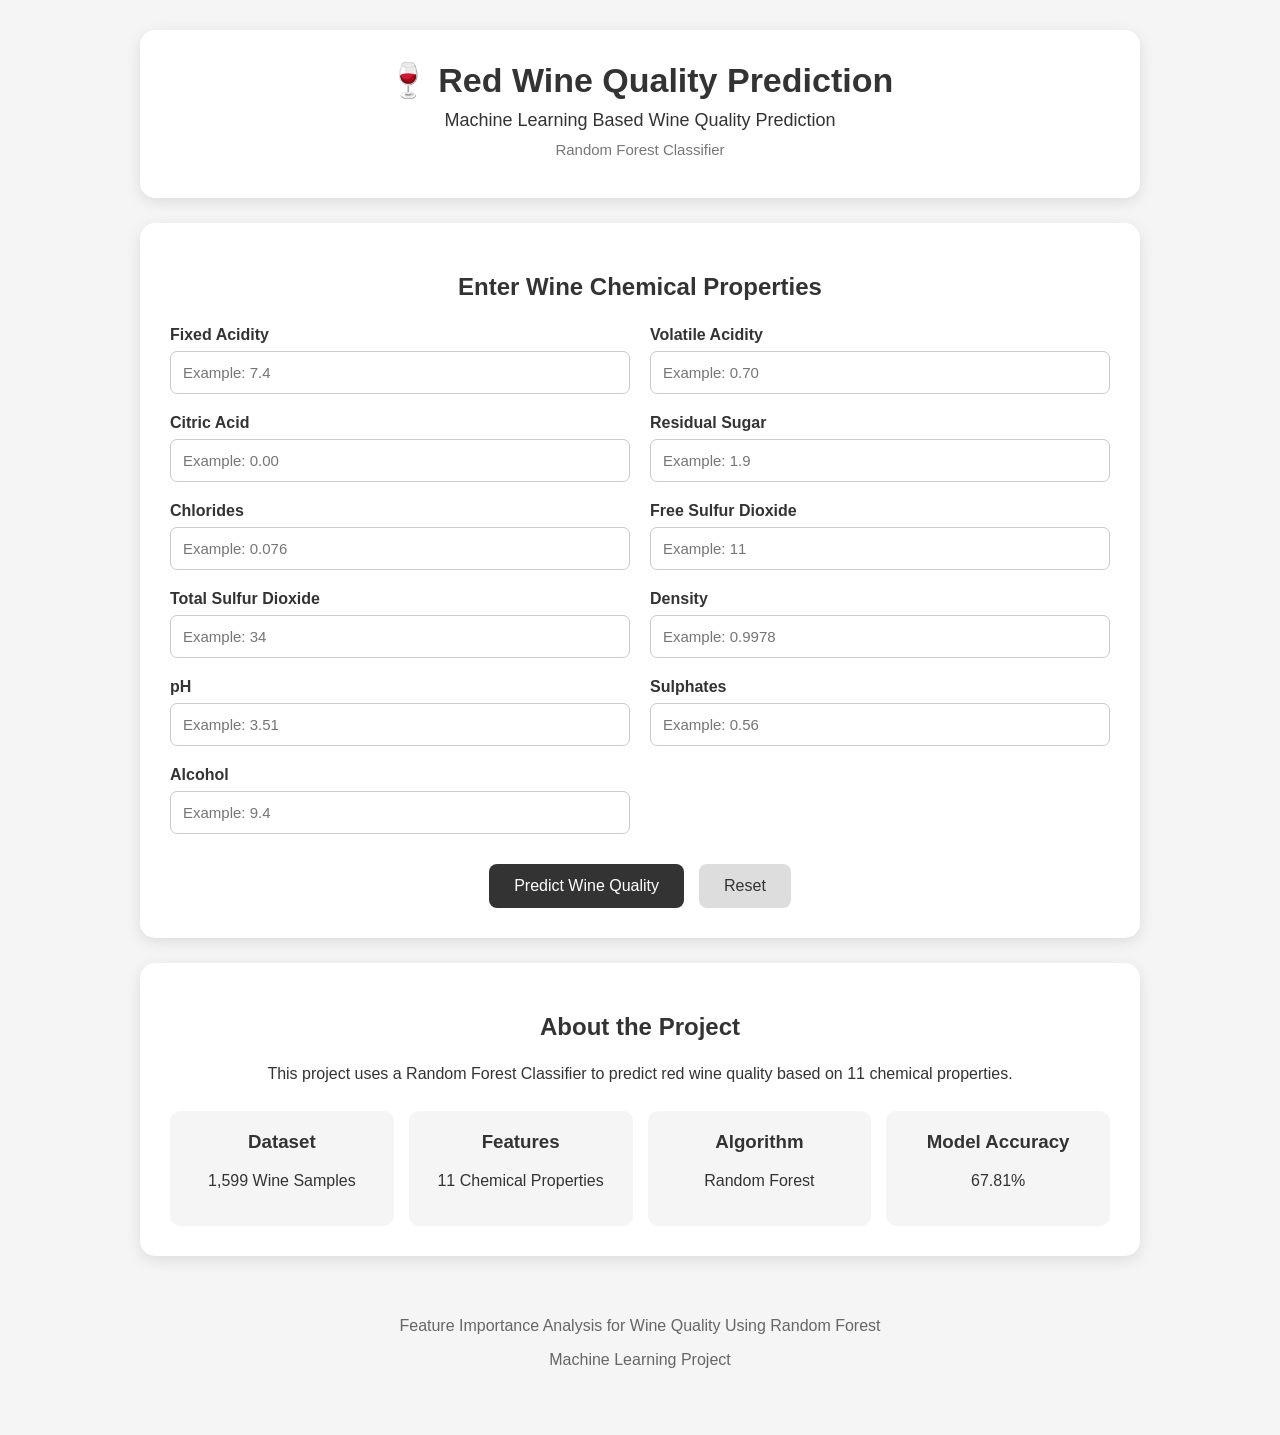
==== ML_Project/frontend/index.html @ f1e515c8 "Add files via upload" ====
<!DOCTYPE html>
<html lang="en">

<head>

    <meta charset="UTF-8">

    <meta name="viewport"
          content="width=device-width, initial-scale=1.0">

    <title>Red Wine Quality Prediction</title>

    <link rel="stylesheet" href="style.css">

</head>


<body>

    <div class="container">

        <!-- Header -->

        <div class="header">

            <h1>🍷 Red Wine Quality Prediction</h1>

            <p>
                Machine Learning Based Wine Quality Prediction
            </p>

            <p class="subtitle">
                Random Forest Classifier
            </p>

        </div>


        <!-- Form -->

        <div class="form-container">

            <h2>Enter Wine Chemical Properties</h2>


            <div class="form-grid">


                <!-- Fixed Acidity -->

                <div class="input-group">

                    <label for="fixed_acidity">
                        Fixed Acidity
                    </label>

                    <input
                        type="number"
                        id="fixed_acidity"
                        step="any"
                        placeholder="Example: 7.4"
                    >

                </div>


                <!-- Volatile Acidity -->

                <div class="input-group">

                    <label for="volatile_acidity">
                        Volatile Acidity
                    </label>

                    <input
                        type="number"
                        id="volatile_acidity"
                        step="any"
                        placeholder="Example: 0.70"
                    >

                </div>


                <!-- Citric Acid -->

                <div class="input-group">

                    <label for="citric_acid">
                        Citric Acid
                    </label>

                    <input
                        type="number"
                        id="citric_acid"
                        step="any"
                        placeholder="Example: 0.00"
                    >

                </div>


                <!-- Residual Sugar -->

                <div class="input-group">

                    <label for="residual_sugar">
                        Residual Sugar
                    </label>

                    <input
                        type="number"
                        id="residual_sugar"
                        step="any"
                        placeholder="Example: 1.9"
                    >

                </div>


                <!-- Chlorides -->

                <div class="input-group">

                    <label for="chlorides">
                        Chlorides
                    </label>

                    <input
                        type="number"
                        id="chlorides"
                        step="any"
                        placeholder="Example: 0.076"
                    >

                </div>


                <!-- Free Sulfur Dioxide -->

                <div class="input-group">

                    <label for="free_sulfur_dioxide">
                        Free Sulfur Dioxide
                    </label>

                    <input
                        type="number"
                        id="free_sulfur_dioxide"
                        step="any"
                        placeholder="Example: 11"
                    >

                </div>


                <!-- Total Sulfur Dioxide -->

                <div class="input-group">

                    <label for="total_sulfur_dioxide">
                        Total Sulfur Dioxide
                    </label>

                    <input
                        type="number"
                        id="total_sulfur_dioxide"
                        step="any"
                        placeholder="Example: 34"
                    >

                </div>


                <!-- Density -->

                <div class="input-group">

                    <label for="density">
                        Density
                    </label>

                    <input
                        type="number"
                        id="density"
                        step="any"
                        placeholder="Example: 0.9978"
                    >

                </div>


                <!-- pH -->

                <div class="input-group">

                    <label for="pH">
                        pH
                    </label>

                    <input
                        type="number"
                        id="pH"
                        step="any"
                        placeholder="Example: 3.51"
                    >

                </div>


                <!-- Sulphates -->

                <div class="input-group">

                    <label for="sulphates">
                        Sulphates
                    </label>

                    <input
                        type="number"
                        id="sulphates"
                        step="any"
                        placeholder="Example: 0.56"
                    >

                </div>


                <!-- Alcohol -->

                <div class="input-group">

                    <label for="alcohol">
                        Alcohol
                    </label>

                    <input
                        type="number"
                        id="alcohol"
                        step="any"
                        placeholder="Example: 9.4"
                    >

                </div>

            </div>


            <!-- Buttons -->

            <div class="buttons">

                <button
                    class="predict-button"
                    onclick="predictWine()"
                >
                    Predict Wine Quality
                </button>


                <button
                    class="reset-button"
                    onclick="resetForm()"
                >
                    Reset
                </button>

            </div>


            <!-- Loading -->

            <div id="loading" class="loading">

                Predicting...

            </div>


            <!-- Result -->

            <div id="result" class="result">

            </div>

        </div>


        <!-- Project Information -->

        <div class="project-info">

            <h2>About the Project</h2>

            <p>
                This project uses a Random Forest Classifier
                to predict red wine quality based on
                11 chemical properties.
            </p>

            <div class="info-grid">

                <div class="info-card">

                    <h3>Dataset</h3>

                    <p>
                        1,599 Wine Samples
                    </p>

                </div>


                <div class="info-card">

                    <h3>Features</h3>

                    <p>
                        11 Chemical Properties
                    </p>

                </div>


                <div class="info-card">

                    <h3>Algorithm</h3>

                    <p>
                        Random Forest
                    </p>

                </div>


                <div class="info-card">

                    <h3>Model Accuracy</h3>

                    <p>
                        67.81%
                    </p>

                </div>

            </div>

        </div>


        <!-- Footer -->

        <div class="footer">

            <p>
                Feature Importance Analysis for Wine Quality
                Using Random Forest
            </p>

            <p>
                Machine Learning Project
            </p>

        </div>

    </div>


    <script src="script.js"></script>

</body>

</html>
---- ML_Project/frontend/style.css ----
* {
    box-sizing: border-box;
}


body {

    margin: 0;

    padding: 30px;

    font-family: Arial, sans-serif;

    background: #f5f5f5;

    color: #333;

}


.container {

    max-width: 1000px;

    margin: auto;

}


/* --------------------------------------------------
   HEADER
-------------------------------------------------- */

.header {

    text-align: center;

    background: white;

    padding: 30px;

    border-radius: 15px;

    margin-bottom: 25px;

    box-shadow: 0 4px 15px rgba(0, 0, 0, 0.1);

}


.header h1 {

    margin: 0;

    font-size: 34px;

}


.header p {

    font-size: 18px;

    margin: 10px 0;

}


.header .subtitle {

    font-size: 15px;

    color: #777;

}


/* --------------------------------------------------
   FORM CONTAINER
-------------------------------------------------- */

.form-container {

    background: white;

    padding: 30px;

    border-radius: 15px;

    box-shadow: 0 4px 15px rgba(0, 0, 0, 0.1);

}


.form-container h2 {

    text-align: center;

    margin-bottom: 25px;

}


/* --------------------------------------------------
   FORM GRID
-------------------------------------------------- */

.form-grid {

    display: grid;

    grid-template-columns: 1fr 1fr;

    gap: 20px;

}


.input-group {

    display: flex;

    flex-direction: column;

}


.input-group label {

    font-weight: bold;

    margin-bottom: 7px;

}


.input-group input {

    padding: 12px;

    border: 1px solid #ccc;

    border-radius: 7px;

    font-size: 15px;

}


.input-group input:focus {

    outline: none;

    border-color: #555;

}


/* --------------------------------------------------
   BUTTONS
-------------------------------------------------- */

.buttons {

    display: flex;

    gap: 15px;

    justify-content: center;

    margin-top: 30px;

}


button {

    padding: 13px 25px;

    border: none;

    border-radius: 8px;

    font-size: 16px;

    cursor: pointer;

}


.predict-button {

    background: #333;

    color: white;

}


.predict-button:hover {

    background: #555;

}


.reset-button {

    background: #ddd;

    color: #333;

}


.reset-button:hover {

    background: #ccc;

}


/* --------------------------------------------------
   LOADING
-------------------------------------------------- */

.loading {

    display: none;

    text-align: center;

    margin-top: 20px;

    font-size: 18px;

}


/* --------------------------------------------------
   RESULT
-------------------------------------------------- */

.result {

    margin-top: 25px;

    text-align: center;

    padding: 20px;

    border-radius: 10px;

    background: #f0f0f0;

    display: none;

}


.result h2 {

    margin: 5px;

}


.result .quality {

    font-size: 45px;

    font-weight: bold;

}


.result .category {

    font-size: 20px;

}


/* --------------------------------------------------
   PROJECT INFORMATION
-------------------------------------------------- */

.project-info {

    background: white;

    margin-top: 25px;

    padding: 30px;

    border-radius: 15px;

    box-shadow: 0 4px 15px rgba(0, 0, 0, 0.1);

}


.project-info h2 {

    text-align: center;

}


.project-info > p {

    text-align: center;

    line-height: 1.6;

}


.info-grid {

    display: grid;

    grid-template-columns: repeat(4, 1fr);

    gap: 15px;

    margin-top: 25px;

}


.info-card {

    text-align: center;

    padding: 20px;

    background: #f5f5f5;

    border-radius: 10px;

}


.info-card h3 {

    margin-top: 0;

}


/* --------------------------------------------------
   FOOTER
-------------------------------------------------- */

.footer {

    text-align: center;

    margin-top: 25px;

    padding: 20px;

    color: #666;

}


/* --------------------------------------------------
   MOBILE RESPONSIVE
-------------------------------------------------- */

@media (max-width: 700px) {

    body {

        padding: 15px;

    }


    .form-grid {

        grid-template-columns: 1fr;

    }


    .info-grid {

        grid-template-columns: 1fr 1fr;

    }


    .header h1 {

        font-size: 25px;

    }

}


@media (max-width: 450px) {

    .info-grid {

        grid-template-columns: 1fr;

    }


    .buttons {

        flex-direction: column;

    }

}
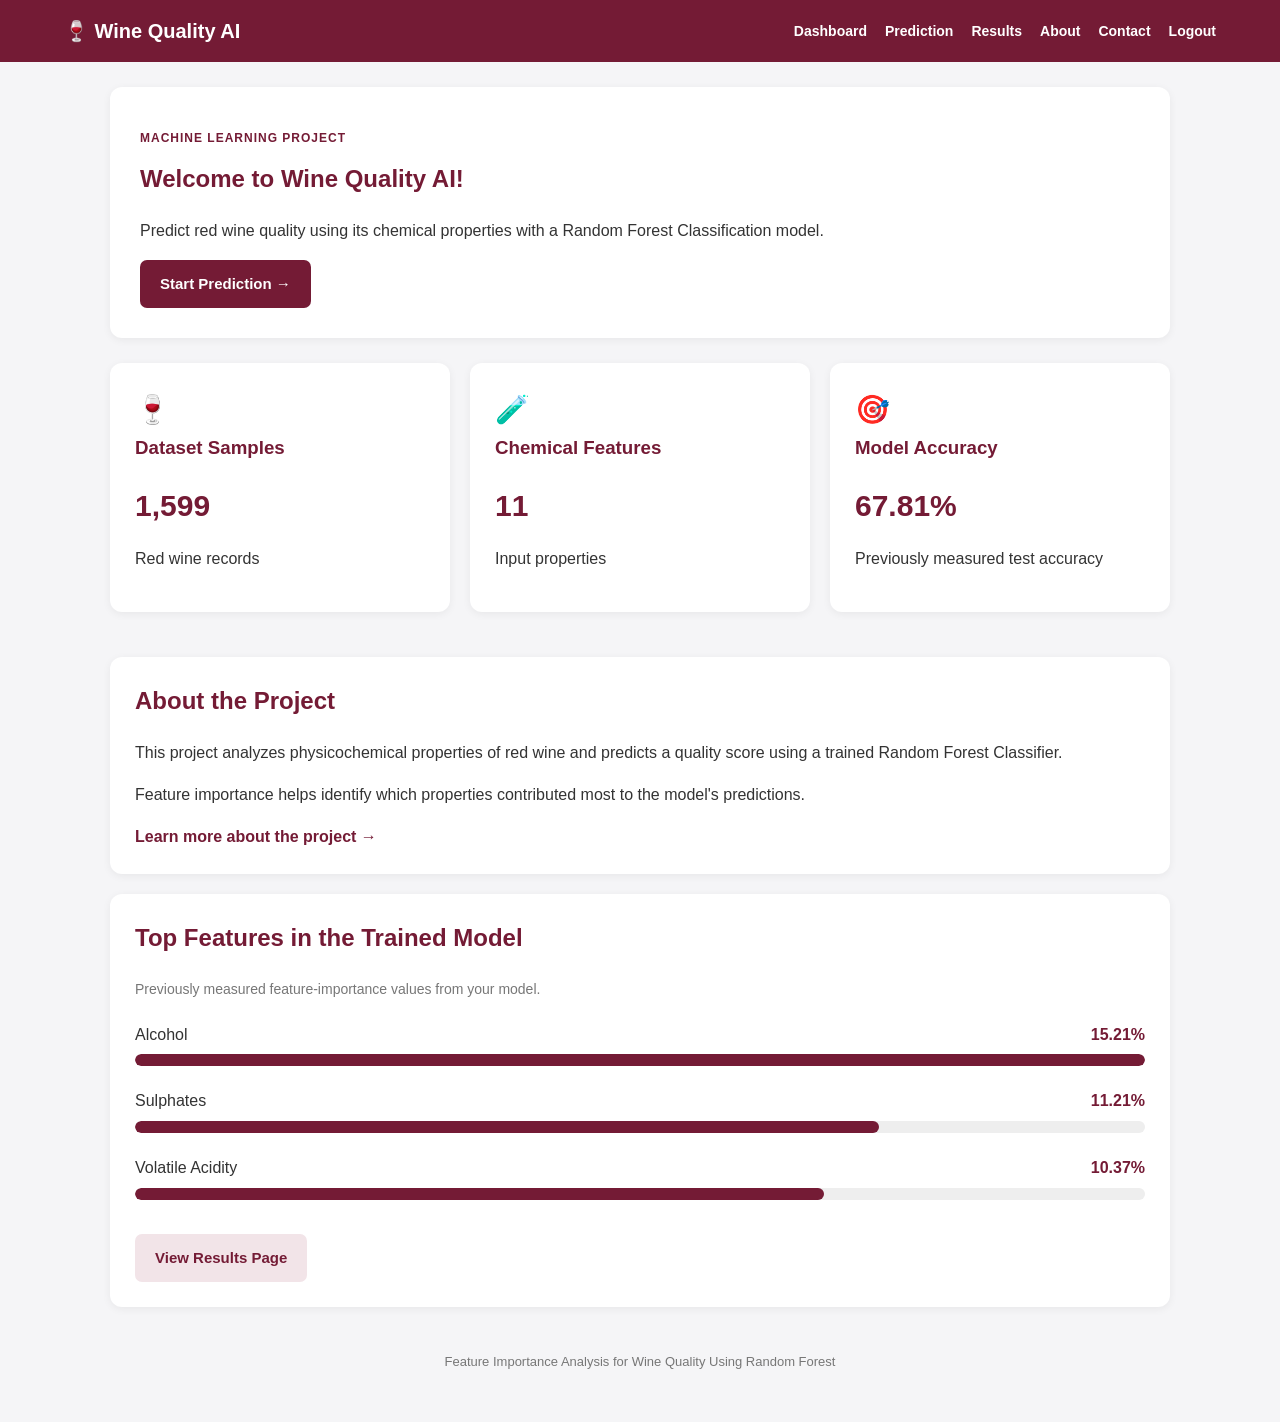
==== commit 3baee262: "Add files via upload" ====
--- a/ML_Project/frontend/index.html
+++ b/ML_Project/frontend/index.html
@@ -1,373 +1,116 @@
 <!DOCTYPE html>
 <html lang="en">
-
 <head>
-
     <meta charset="UTF-8">
-
-    <meta name="viewport"
-          content="width=device-width, initial-scale=1.0">
-
-    <title>Red Wine Quality Prediction</title>
-
+    <meta name="viewport" content="width=device-width, initial-scale=1.0">
+    <title>Dashboard | Wine Quality AI</title>
     <link rel="stylesheet" href="style.css">
-
 </head>
-
-
 <body>
 
-    <div class="container">
+    <nav class="main-nav">
+        <a href="index.html" class="nav-logo">🍷 Wine Quality AI</a>
+        <div class="nav-links">
+            <a href="index.html">Dashboard</a>
+            <a href="prediction.html">Prediction</a>
+            <a href="results.html">Results</a>
+            <a href="about.html">About</a>
+            <a href="contact.html">Contact</a>
+            <a href="login.html">Logout</a>
+        </div>
+    </nav>
 
-        <!-- Header -->
+    <main class="container">
+        <section class="welcome-section">
+            <p class="eyebrow">MACHINE LEARNING PROJECT</p>
+            <h1>Welcome to Wine Quality AI!</h1>
+            <p>
+                Predict red wine quality using its chemical properties
+                with a Random Forest Classification model.
+            </p>
+            <a href="prediction.html" class="btn btn-primary">
+                Start Prediction →
+            </a>
+        </section>
 
-        <div class="header">
+        <section class="stats-grid">
+            <article class="stat-card">
+                <span class="stat-icon">🍷</span>
+                <h3>Dataset Samples</h3>
+                <p class="stat-number">1,599</p>
+                <p>Red wine records</p>
+            </article>
 
-            <h1>🍷 Red Wine Quality Prediction</h1>
+            <article class="stat-card">
+                <span class="stat-icon">🧪</span>
+                <h3>Chemical Features</h3>
+                <p class="stat-number">11</p>
+                <p>Input properties</p>
+            </article>
 
+            <article class="stat-card">
+                <span class="stat-icon">🎯</span>
+                <h3>Model Accuracy</h3>
+                <p class="stat-number">67.81%</p>
+                <p>Previously measured test accuracy</p>
+            </article>
+        </section>
+
+        <section class="content-card">
+            <h2>About the Project</h2>
             <p>
-                Machine Learning Based Wine Quality Prediction
+                This project analyzes physicochemical properties of red
+                wine and predicts a quality score using a trained
+                Random Forest Classifier.
+            </p>
+            <p>
+                Feature importance helps identify which properties
+                contributed most to the model's predictions.
+            </p>
+            <a href="about.html" class="text-link">Learn more about the project →</a>
+        </section>
+
+        <section class="content-card">
+            <h2>Top Features in the Trained Model</h2>
+            <p class="muted">
+                Previously measured feature-importance values from your model.
             </p>
 
-            <p class="subtitle">
-                Random Forest Classifier
-            </p>
-
-        </div>
-
-
-        <!-- Form -->
-
-        <div class="form-container">
-
-            <h2>Enter Wine Chemical Properties</h2>
-
-
-            <div class="form-grid">
-
-
-                <!-- Fixed Acidity -->
-
-                <div class="input-group">
-
-                    <label for="fixed_acidity">
-                        Fixed Acidity
-                    </label>
-
-                    <input
-                        type="number"
-                        id="fixed_acidity"
-                        step="any"
-                        placeholder="Example: 7.4"
-                    >
-
+            <div class="feature-row">
+                <div class="feature-heading">
+                    <span>Alcohol</span><strong>15.21%</strong>
                 </div>
-
-
-                <!-- Volatile Acidity -->
-
-                <div class="input-group">
-
-                    <label for="volatile_acidity">
-                        Volatile Acidity
-                    </label>
-
-                    <input
-                        type="number"
-                        id="volatile_acidity"
-                        step="any"
-                        placeholder="Example: 0.70"
-                    >
-
+                <div class="progress-track">
+                    <div class="progress-fill" style="width:100%"></div>
                 </div>
-
-
-                <!-- Citric Acid -->
-
-                <div class="input-group">
-
-                    <label for="citric_acid">
-                        Citric Acid
-                    </label>
-
-                    <input
-                        type="number"
-                        id="citric_acid"
-                        step="any"
-                        placeholder="Example: 0.00"
-                    >
-
-                </div>
-
-
-                <!-- Residual Sugar -->
-
-                <div class="input-group">
-
-                    <label for="residual_sugar">
-                        Residual Sugar
-                    </label>
-
-                    <input
-                        type="number"
-                        id="residual_sugar"
-                        step="any"
-                        placeholder="Example: 1.9"
-                    >
-
-                </div>
-
-
-                <!-- Chlorides -->
-
-                <div class="input-group">
-
-                    <label for="chlorides">
-                        Chlorides
-                    </label>
-
-                    <input
-                        type="number"
-                        id="chlorides"
-                        step="any"
-                        placeholder="Example: 0.076"
-                    >
-
-                </div>
-
-
-                <!-- Free Sulfur Dioxide -->
-
-                <div class="input-group">
-
-                    <label for="free_sulfur_dioxide">
-                        Free Sulfur Dioxide
-                    </label>
-
-                    <input
-                        type="number"
-                        id="free_sulfur_dioxide"
-                        step="any"
-                        placeholder="Example: 11"
-                    >
-
-                </div>
-
-
-                <!-- Total Sulfur Dioxide -->
-
-                <div class="input-group">
-
-                    <label for="total_sulfur_dioxide">
-                        Total Sulfur Dioxide
-                    </label>
-
-                    <input
-                        type="number"
-                        id="total_sulfur_dioxide"
-                        step="any"
-                        placeholder="Example: 34"
-                    >
-
-                </div>
-
-
-                <!-- Density -->
-
-                <div class="input-group">
-
-                    <label for="density">
-                        Density
-                    </label>
-
-                    <input
-                        type="number"
-                        id="density"
-                        step="any"
-                        placeholder="Example: 0.9978"
-                    >
-
-                </div>
-
-
-                <!-- pH -->
-
-                <div class="input-group">
-
-                    <label for="pH">
-                        pH
-                    </label>
-
-                    <input
-                        type="number"
-                        id="pH"
-                        step="any"
-                        placeholder="Example: 3.51"
-                    >
-
-                </div>
-
-
-                <!-- Sulphates -->
-
-                <div class="input-group">
-
-                    <label for="sulphates">
-                        Sulphates
-                    </label>
-
-                    <input
-                        type="number"
-                        id="sulphates"
-                        step="any"
-                        placeholder="Example: 0.56"
-                    >
-
-                </div>
-
-
-                <!-- Alcohol -->
-
-                <div class="input-group">
-
-                    <label for="alcohol">
-                        Alcohol
-                    </label>
-
-                    <input
-                        type="number"
-                        id="alcohol"
-                        step="any"
-                        placeholder="Example: 9.4"
-                    >
-
-                </div>
-
             </div>
 
-
-            <!-- Buttons -->
-
-            <div class="buttons">
-
-                <button
-                    class="predict-button"
-                    onclick="predictWine()"
-                >
-                    Predict Wine Quality
-                </button>
-
-
-                <button
-                    class="reset-button"
-                    onclick="resetForm()"
-                >
-                    Reset
-                </button>
-
+            <div class="feature-row">
+                <div class="feature-heading">
+                    <span>Sulphates</span><strong>11.21%</strong>
+                </div>
+                <div class="progress-track">
+                    <div class="progress-fill" style="width:73.7%"></div>
+                </div>
             </div>
 
-
-            <!-- Loading -->
-
-            <div id="loading" class="loading">
-
-                Predicting...
-
+            <div class="feature-row">
+                <div class="feature-heading">
+                    <span>Volatile Acidity</span><strong>10.37%</strong>
+                </div>
+                <div class="progress-track">
+                    <div class="progress-fill" style="width:68.2%"></div>
+                </div>
             </div>
 
+            <a href="results.html" class="btn btn-secondary">
+                View Results Page
+            </a>
+        </section>
 
-            <!-- Result -->
-
-            <div id="result" class="result">
-
-            </div>
-
-        </div>
-
-
-        <!-- Project Information -->
-
-        <div class="project-info">
-
-            <h2>About the Project</h2>
-
-            <p>
-                This project uses a Random Forest Classifier
-                to predict red wine quality based on
-                11 chemical properties.
-            </p>
-
-            <div class="info-grid">
-
-                <div class="info-card">
-
-                    <h3>Dataset</h3>
-
-                    <p>
-                        1,599 Wine Samples
-                    </p>
-
-                </div>
-
-
-                <div class="info-card">
-
-                    <h3>Features</h3>
-
-                    <p>
-                        11 Chemical Properties
-                    </p>
-
-                </div>
-
-
-                <div class="info-card">
-
-                    <h3>Algorithm</h3>
-
-                    <p>
-                        Random Forest
-                    </p>
-
-                </div>
-
-
-                <div class="info-card">
-
-                    <h3>Model Accuracy</h3>
-
-                    <p>
-                        67.81%
-                    </p>
-
-                </div>
-
-            </div>
-
-        </div>
-
-
-        <!-- Footer -->
-
-        <div class="footer">
-
-            <p>
-                Feature Importance Analysis for Wine Quality
-                Using Random Forest
-            </p>
-
-            <p>
-                Machine Learning Project
-            </p>
-
-        </div>
-
-    </div>
-
-
-    <script src="script.js"></script>
-
+        <footer class="site-footer">
+            Feature Importance Analysis for Wine Quality Using Random Forest
+        </footer>
+    </main>
 </body>
-
 </html>
--- a/ML_Project/frontend/style.css
+++ b/ML_Project/frontend/style.css
@@ -1,420 +1,874 @@
+/* ==================================================
+   GENERAL
+================================================== */
+
 * {
     box-sizing: border-box;
 }
 
-
 body {
-
     margin: 0;
-
+    padding: 0;
+    font-family: Arial, sans-serif;
+    background: #f5f5f7;
+    color: #333;
+    line-height: 1.6;
+}
+
+a {
+    color: #741b35;
+}
+
+img {
+    max-width: 100%;
+}
+
+.container {
+    width: 100%;
+    max-width: 1100px;
+    margin: 0 auto;
+    padding: 25px 20px;
+}
+
+
+/* ==================================================
+   NAVIGATION
+================================================== */
+
+.main-nav {
+    display: flex;
+    justify-content: space-between;
+    align-items: center;
+    gap: 15px;
+    padding: 15px 5%;
+    background: #741b35;
+    color: white;
+    flex-wrap: wrap;
+}
+
+.nav-logo {
+    color: white;
+    text-decoration: none;
+    font-size: 20px;
+    font-weight: bold;
+}
+
+.nav-links {
+    display: flex;
+    flex-wrap: wrap;
+    gap: 18px;
+}
+
+.nav-links a {
+    color: white;
+    text-decoration: none;
+    font-size: 14px;
+    font-weight: bold;
+}
+
+.nav-links a:hover {
+    color: #f5cbd6;
+    text-decoration: underline;
+}
+
+
+/* ==================================================
+   ORIGINAL LOGIN PAGE
+================================================== */
+
+.login-body {
+    min-height: 100vh;
+    display: flex;
+    align-items: center;
+    justify-content: center;
+    padding: 20px;
+    background: #f7f2f3;
+}
+
+.login-container {
+    width: 100%;
+    max-width: 420px;
+    padding: 35px;
+    background: white;
+    border-radius: 15px;
+    box-shadow: 0 5px 25px rgba(0, 0, 0, 0.12);
+}
+
+.login-logo {
+    text-align: center;
+    font-size: 42px;
+    margin-bottom: 10px;
+}
+
+.login-container h1 {
+    text-align: center;
+    color: #741b35;
+    margin: 5px 0 10px;
+}
+
+.login-container .subtitle {
+    text-align: center;
+    color: #666;
+    font-size: 14px;
+    margin-bottom: 28px;
+    line-height: 1.6;
+}
+
+.login-container form {
+    display: flex;
+    flex-direction: column;
+    align-items: stretch;
+    width: 100%;
+}
+
+.login-container form label {
+    display: block;
+    width: 100%;
+    margin-bottom: 8px;
+    font-size: 14px;
+    font-weight: bold;
+    color: #333;
+}
+
+.login-container form input {
+    display: block;
+    width: 100%;
+    padding: 12px;
+    margin: 0 0 18px;
+    border: 1px solid #ccc;
+    border-radius: 7px;
+    background: white;
+    font-family: inherit;
+    font-size: 14px;
+}
+
+.login-container form input:focus {
+    outline: none;
+    border-color: #741b35;
+    box-shadow: 0 0 4px rgba(116, 27, 53, 0.2);
+}
+
+.login-container form button {
+    display: block;
+    width: 100%;
+    padding: 13px;
+    margin-top: 5px;
+    border: none;
+    border-radius: 7px;
+    background: #741b35;
+    color: white;
+    font-family: inherit;
+    font-size: 16px;
+    font-weight: bold;
+    cursor: pointer;
+}
+
+.login-container form button:hover {
+    background: #541226;
+}
+
+.login-container form button:disabled {
+    opacity: 0.7;
+    cursor: not-allowed;
+}
+
+.login-container .message {
+    margin-top: 15px;
+    font-size: 14px;
+    overflow-wrap: anywhere;
+}
+
+.login-container .message:empty {
+    display: none;
+}
+
+.login-links {
+    text-align: center;
+    margin-top: 20px;
+    font-size: 14px;
+    line-height: 1.8;
+}
+
+.login-links a {
+    font-weight: bold;
+}
+
+.login-container .footer {
+    text-align: center;
+    color: #888;
+    font-size: 12px;
+    margin-top: 25px;
+    line-height: 1.6;
+}
+
+
+/* ==================================================
+   WINE VINEYARD LOGIN PAGE
+   Requires images/wine-vineyard.jpg
+================================================== */
+
+.wine-login-body {
+    min-height: 100vh;
+    margin: 0;
+    padding: 20px;
+    background: #f7f2f3;
+    font-family: Arial, sans-serif;
+    display: flex;
+    align-items: center;
+    justify-content: center;
+}
+
+.wine-login-page {
+    width: 100%;
+    max-width: 1250px;
+    min-height: 680px;
+    display: grid;
+    grid-template-columns: 1.1fr 0.9fr;
+    overflow: hidden;
+    border-radius: 16px;
+    background: white;
+    box-shadow: 0 12px 40px rgba(0, 0, 0, 0.16);
+}
+
+/* Left vineyard section */
+
+.wine-hero {
+    position: relative;
+    display: flex;
+    flex-direction: column;
+    justify-content: space-between;
+    min-height: 680px;
     padding: 30px;
-
-    font-family: Arial, sans-serif;
-
-    background: #f5f5f5;
-
+    color: white;
+
+    /* Improved vineyard image visibility */
+    background:
+        linear-gradient(
+            rgba(20, 13, 18, 0.25),
+            rgba(20, 13, 18, 0.40)
+        ),
+        url("images/wine-vineyard.jpg") center center / cover no-repeat;
+}
+
+.university-brand {
+    display: flex;
+    align-items: center;
+    gap: 12px;
+}
+
+.university-brand img {
+    width: 54px;
+    height: 54px;
+    object-fit: contain;
+}
+
+.university-brand div {
+    display: flex;
+    flex-direction: column;
+    line-height: 1.15;
+}
+
+.university-brand strong {
+    font-size: 27px;
+    letter-spacing: 2px;
+}
+
+.university-brand span {
+    margin-top: 5px;
+    font-size: 10px;
+    letter-spacing: 3px;
+}
+
+.hero-content {
+    margin: 50px 0;
+}
+
+.hero-tag {
+    font-size: 11px;
+    font-weight: bold;
+    letter-spacing: 2px;
+}
+
+.hero-content h1 {
+    margin: 12px 0;
+    font-size: clamp(30px, 3.4vw, 48px);
+    line-height: 1.15;
+    text-shadow: 0 2px 8px rgba(0, 0, 0, 0.4);
+}
+
+.hero-content > p:last-child {
+    font-size: 15px;
+}
+
+/* Right login panel */
+
+.wine-login-panel {
+    display: flex;
+    align-items: center;
+    justify-content: center;
+    padding: 35px;
+    background: #fff;
+}
+
+.wine-login-card {
+    width: 100%;
+    max-width: 390px;
+}
+
+.wine-login-card h2 {
+    color: #173b68;
+    margin: 0 0 8px;
+    font-size: 28px;
+}
+
+.wine-login-card .subtitle {
+    text-align: left;
+    color: #777;
+    margin-bottom: 25px;
+}
+
+.wine-login-card form {
+    display: flex;
+    flex-direction: column;
+    width: 100%;
+}
+
+.wine-login-card label {
+    display: block;
+    margin-bottom: 6px;
+    font-weight: bold;
+    color: #25496f;
+    font-size: 14px;
+}
+
+.wine-login-card input {
+    width: 100%;
+    min-width: 0;
+    padding: 13px;
+    margin: 0 0 18px;
+    border: 1px solid #b8cce0;
+    border-radius: 8px;
+    background: #fff;
+    font-family: inherit;
+    font-size: 14px;
+}
+
+.wine-login-card input:focus {
+    outline: none;
+    border-color: #24568a;
+    box-shadow: 0 0 0 3px rgba(36, 86, 138, 0.12);
+}
+
+.wine-login-button {
+    display: block;
+    width: 100%;
+    padding: 14px;
+    border: none;
+    border-radius: 8px;
+    background: #a20e55;
+    color: white;
+    font-family: inherit;
+    font-size: 16px;
+    font-weight: bold;
+    cursor: pointer;
+    transition: background 0.2s ease;
+}
+
+.wine-login-button:hover {
+    background: #7f0b42;
+}
+
+.wine-login-button:disabled {
+    opacity: 0.7;
+    cursor: not-allowed;
+}
+
+.wine-login-card .message {
+    margin-top: 12px;
+    font-size: 14px;
+    overflow-wrap: anywhere;
+}
+
+.wine-login-register {
+    text-align: center;
+    margin-top: 22px;
+    color: #555;
+    font-size: 14px;
+}
+
+.wine-login-register a {
+    color: #a20e55;
+    font-weight: bold;
+    text-decoration: none;
+}
+
+.wine-login-register a:hover {
+    text-decoration: underline;
+}
+
+.wine-login-note {
+    margin-top: 24px;
+    text-align: center;
+    color: #888;
+    font-size: 12px;
+}
+
+
+/* ==================================================
+   HEADINGS
+================================================== */
+
+.page-heading,
+.welcome-section {
+    background: white;
+    padding: 30px;
+    border-radius: 12px;
+    margin-bottom: 25px;
+    box-shadow: 0 2px 8px rgba(0, 0, 0, 0.06);
+}
+
+.page-heading h1,
+.welcome-section h1 {
+    color: #741b35;
+    margin-top: 0;
+}
+
+.eyebrow {
+    color: #741b35;
+    font-size: 12px;
+    font-weight: bold;
+    letter-spacing: 1px;
+}
+
+
+/* ==================================================
+   DASHBOARD AND STATISTICS
+================================================== */
+
+.stats-grid {
+    display: grid;
+    grid-template-columns: repeat(3, minmax(0, 1fr));
+    gap: 20px;
+    margin-bottom: 25px;
+}
+
+.stat-card,
+.content-card {
+    background: white;
+    padding: 25px;
+    border-radius: 12px;
+    box-shadow: 0 2px 8px rgba(0, 0, 0, 0.06);
+    margin-bottom: 20px;
+}
+
+.stat-card h3,
+.content-card h2 {
+    color: #741b35;
+    margin-top: 0;
+}
+
+.stat-icon {
+    font-size: 28px;
+}
+
+.stat-number {
+    font-size: 30px;
+    font-weight: bold;
+    color: #741b35;
+    margin: 8px 0;
+}
+
+.muted {
+    color: #777;
+    font-size: 14px;
+}
+
+.text-link {
+    font-weight: bold;
+    text-decoration: none;
+}
+
+.text-link:hover {
+    text-decoration: underline;
+}
+
+
+/* ==================================================
+   BUTTONS
+================================================== */
+
+.btn {
+    display: inline-block;
+    padding: 12px 20px;
+    border: none;
+    border-radius: 7px;
+    text-align: center;
+    text-decoration: none;
+    font-size: 15px;
+    font-weight: bold;
+    cursor: pointer;
+    transition: background 0.2s ease;
+}
+
+.btn-primary {
+    background: #741b35;
+    color: white;
+}
+
+.btn-primary:hover {
+    background: #541226;
+}
+
+.btn-secondary {
+    background: #f2e4e8;
+    color: #741b35;
+    margin-top: 12px;
+}
+
+.btn-secondary:hover {
+    background: #e8cbd4;
+}
+
+.btn-light {
+    background: #e8e8e8;
     color: #333;
-
-}
-
-
-.container {
-
-    max-width: 1000px;
-
-    margin: auto;
-
-}
-
-
-/* --------------------------------------------------
-   HEADER
--------------------------------------------------- */
-
-.header {
-
-    text-align: center;
-
+}
+
+.btn-light:hover {
+    background: #d5d5d5;
+}
+
+.full-width {
+    width: 100%;
+}
+
+
+/* ==================================================
+   INPUT FORMS
+================================================== */
+
+.form-grid {
+    display: grid;
+    grid-template-columns: repeat(2, minmax(0, 1fr));
+    gap: 20px;
+}
+
+.form-group {
+    display: flex;
+    flex-direction: column;
+    margin-bottom: 18px;
+}
+
+.form-group label {
+    margin-bottom: 7px;
+    font-weight: bold;
+    font-size: 14px;
+    color: #444;
+}
+
+.form-group input,
+.form-group textarea {
+    width: 100%;
+    padding: 12px;
+    border: 1px solid #ccc;
+    border-radius: 7px;
     background: white;
-
-    padding: 30px;
-
-    border-radius: 15px;
-
+    font-family: inherit;
+    font-size: 14px;
+}
+
+.form-group input:focus,
+.form-group textarea:focus {
+    outline: none;
+    border-color: #741b35;
+    box-shadow: 0 0 4px rgba(116, 27, 53, 0.15);
+}
+
+.form-group textarea {
+    resize: vertical;
+}
+
+.button-row {
+    display: flex;
+    gap: 12px;
+    flex-wrap: wrap;
+    margin-top: 10px;
+}
+
+
+/* ==================================================
+   MESSAGES
+================================================== */
+
+.message {
+    margin-top: 15px;
+    font-size: 14px;
+    overflow-wrap: anywhere;
+}
+
+.message:empty {
+    display: none;
+}
+
+
+/* ==================================================
+   FEATURE IMPORTANCE BARS
+================================================== */
+
+.feature-row {
+    margin: 22px 0;
+}
+
+.feature-heading {
+    display: flex;
+    justify-content: space-between;
+    gap: 15px;
+    margin-bottom: 7px;
+}
+
+.feature-heading strong {
+    color: #741b35;
+}
+
+.progress-track {
+    width: 100%;
+    height: 12px;
+    background: #eee;
+    border-radius: 10px;
+    overflow: hidden;
+}
+
+.progress-fill {
+    height: 100%;
+    background: #741b35;
+    border-radius: 10px;
+}
+
+
+/* ==================================================
+   RESULTS
+================================================== */
+
+.result-card {
+    text-align: center;
+    border-top: 5px solid #741b35;
+}
+
+.result-icon {
+    font-size: 42px;
+}
+
+.result-score {
+    font-size: 52px;
+    color: #741b35;
+    font-weight: bold;
+    margin: 0;
+}
+
+
+/* ==================================================
+   ABOUT PAGE: GRAPH ANALYSIS
+================================================== */
+
+.analysis-heading {
     margin-bottom: 25px;
-
-    box-shadow: 0 4px 15px rgba(0, 0, 0, 0.1);
-
-}
-
-
-.header h1 {
-
-    margin: 0;
-
-    font-size: 34px;
-
-}
-
-
-.header p {
-
-    font-size: 18px;
-
-    margin: 10px 0;
-
-}
-
-
-.header .subtitle {
-
-    font-size: 15px;
-
+}
+
+.analysis-heading h2 {
+    color: #741b35;
+    margin-bottom: 10px;
+}
+
+.analysis-heading p {
+    line-height: 1.7;
+}
+
+.graphs-grid {
+    display: grid;
+    grid-template-columns: repeat(2, minmax(0, 1fr));
+    gap: 22px;
+}
+
+.graph-card {
+    min-width: 0;
+    padding: 18px;
+    background: #fffafa;
+    border: 1px solid #eadde1;
+    border-radius: 12px;
+    overflow: hidden;
+}
+
+.graph-card h3 {
+    color: #741b35;
+    font-size: 17px;
+    line-height: 1.5;
+    margin-top: 0;
+    margin-bottom: 10px;
+}
+
+.graph-card p {
+    color: #666;
+    font-size: 14px;
+    line-height: 1.6;
+}
+
+.graph-card img {
+    display: block;
+    width: 100%;
+    max-width: 100%;
+    height: auto;
+    margin-top: 15px;
+    border: 1px solid #eee;
+    border-radius: 7px;
+    background: white;
+}
+
+
+/* ==================================================
+   LISTS AND FOOTER
+================================================== */
+
+.styled-list {
+    padding-left: 22px;
+}
+
+.styled-list li {
+    margin-bottom: 10px;
+}
+
+.site-footer {
+    padding: 25px 10px;
+    text-align: center;
+    font-size: 13px;
     color: #777;
-
-}
-
-
-/* --------------------------------------------------
-   FORM CONTAINER
--------------------------------------------------- */
-
-.form-container {
-
-    background: white;
-
-    padding: 30px;
-
-    border-radius: 15px;
-
-    box-shadow: 0 4px 15px rgba(0, 0, 0, 0.1);
-
-}
-
-
-.form-container h2 {
-
-    text-align: center;
-
-    margin-bottom: 25px;
-
-}
-
-
-/* --------------------------------------------------
-   FORM GRID
--------------------------------------------------- */
-
-.form-grid {
-
-    display: grid;
-
-    grid-template-columns: 1fr 1fr;
-
-    gap: 20px;
-
-}
-
-
-.input-group {
-
-    display: flex;
-
-    flex-direction: column;
-
-}
-
-
-.input-group label {
-
-    font-weight: bold;
-
-    margin-bottom: 7px;
-
-}
-
-
-.input-group input {
-
-    padding: 12px;
-
-    border: 1px solid #ccc;
-
-    border-radius: 7px;
-
-    font-size: 15px;
-
-}
-
-
-.input-group input:focus {
-
-    outline: none;
-
-    border-color: #555;
-
-}
-
-
-/* --------------------------------------------------
-   BUTTONS
--------------------------------------------------- */
-
-.buttons {
-
-    display: flex;
-
-    gap: 15px;
-
-    justify-content: center;
-
-    margin-top: 30px;
-
-}
-
-
-button {
-
-    padding: 13px 25px;
-
-    border: none;
-
-    border-radius: 8px;
-
-    font-size: 16px;
-
-    cursor: pointer;
-
-}
-
-
-.predict-button {
-
-    background: #333;
-
-    color: white;
-
-}
-
-
-.predict-button:hover {
-
-    background: #555;
-
-}
-
-
-.reset-button {
-
-    background: #ddd;
-
-    color: #333;
-
-}
-
-
-.reset-button:hover {
-
-    background: #ccc;
-
-}
-
-
-/* --------------------------------------------------
-   LOADING
--------------------------------------------------- */
-
-.loading {
-
-    display: none;
-
-    text-align: center;
-
-    margin-top: 20px;
-
-    font-size: 18px;
-
-}
-
-
-/* --------------------------------------------------
-   RESULT
--------------------------------------------------- */
-
-.result {
-
-    margin-top: 25px;
-
-    text-align: center;
-
-    padding: 20px;
-
-    border-radius: 10px;
-
-    background: #f0f0f0;
-
-    display: none;
-
-}
-
-
-.result h2 {
-
-    margin: 5px;
-
-}
-
-
-.result .quality {
-
-    font-size: 45px;
-
-    font-weight: bold;
-
-}
-
-
-.result .category {
-
-    font-size: 20px;
-
-}
-
-
-/* --------------------------------------------------
-   PROJECT INFORMATION
--------------------------------------------------- */
-
-.project-info {
-
-    background: white;
-
-    margin-top: 25px;
-
-    padding: 30px;
-
-    border-radius: 15px;
-
-    box-shadow: 0 4px 15px rgba(0, 0, 0, 0.1);
-
-}
-
-
-.project-info h2 {
-
-    text-align: center;
-
-}
-
-
-.project-info > p {
-
-    text-align: center;
-
-    line-height: 1.6;
-
-}
-
-
-.info-grid {
-
-    display: grid;
-
-    grid-template-columns: repeat(4, 1fr);
-
-    gap: 15px;
-
-    margin-top: 25px;
-
-}
-
-
-.info-card {
-
-    text-align: center;
-
-    padding: 20px;
-
-    background: #f5f5f5;
-
-    border-radius: 10px;
-
-}
-
-
-.info-card h3 {
-
-    margin-top: 0;
-
-}
-
-
-/* --------------------------------------------------
-   FOOTER
--------------------------------------------------- */
-
-.footer {
-
-    text-align: center;
-
-    margin-top: 25px;
-
-    padding: 20px;
-
-    color: #666;
-
-}
-
-
-/* --------------------------------------------------
-   MOBILE RESPONSIVE
--------------------------------------------------- */
-
-@media (max-width: 700px) {
-
-    body {
-
-        padding: 15px;
-
-    }
-
+}
+
+.site-footer a {
+    text-decoration: none;
+    font-weight: bold;
+}
+
+
+/* ==================================================
+   RESPONSIVE DESIGN
+================================================== */
+
+@media (max-width: 900px) {
+    .wine-login-page {
+        grid-template-columns: 1.1fr 0.9fr;
+    }
+
+    .wine-hero {
+        padding: 24px;
+    }
+
+    .wine-login-panel {
+        padding: 25px;
+    }
+
+    .university-brand strong {
+        font-size: 22px;
+    }
+}
+
+@media (max-width: 750px) {
+    .main-nav {
+        align-items: flex-start;
+        flex-direction: column;
+        padding: 16px 20px;
+    }
+
+    .nav-links {
+        gap: 12px;
+    }
+
+    .stats-grid {
+        grid-template-columns: 1fr;
+    }
 
     .form-grid {
-
         grid-template-columns: 1fr;
-
-    }
-
-
-    .info-grid {
-
-        grid-template-columns: 1fr 1fr;
-
-    }
-
-
-    .header h1 {
-
-        font-size: 25px;
-
-    }
-
-}
-
-
-@media (max-width: 450px) {
-
-    .info-grid {
-
+        gap: 0;
+    }
+
+    .graphs-grid {
         grid-template-columns: 1fr;
-
-    }
-
-
-    .buttons {
-
+    }
+
+    .page-heading,
+    .welcome-section,
+    .content-card {
+        padding: 20px;
+    }
+
+    .wine-login-page {
+        grid-template-columns: 1fr;
+        max-width: 500px;
+    }
+
+    .wine-hero {
+        min-height: 320px;
+        padding: 24px;
+    }
+
+    .hero-content {
+        margin: 35px 0 10px;
+    }
+
+    .hero-content h1 {
+        font-size: 32px;
+    }
+
+    .wine-login-panel {
+        padding: 30px 24px;
+    }
+}
+
+@media (max-width: 420px) {
+    .login-container {
+        padding: 24px;
+    }
+
+    .button-row {
         flex-direction: column;
-
-    }
-
-}+    }
+
+    .button-row .btn {
+        width: 100%;
+    }
+
+    .nav-links {
+        font-size: 13px;
+        gap: 10px;
+    }
+
+    .graph-card {
+        padding: 14px;
+    }
+
+    .wine-login-body {
+        padding: 10px;
+    }
+
+    .wine-hero {
+        min-height: 270px;
+        padding: 18px;
+    }
+
+    .wine-login-panel {
+        padding: 24px 18px;
+    }
+
+    .university-brand img {
+        width: 42px;
+        height: 42px;
+    }
+
+    .university-brand strong {
+        font-size: 19px;
+    }
+
+    .hero-content h1 {
+        font-size: 28px;
+    }
+}
